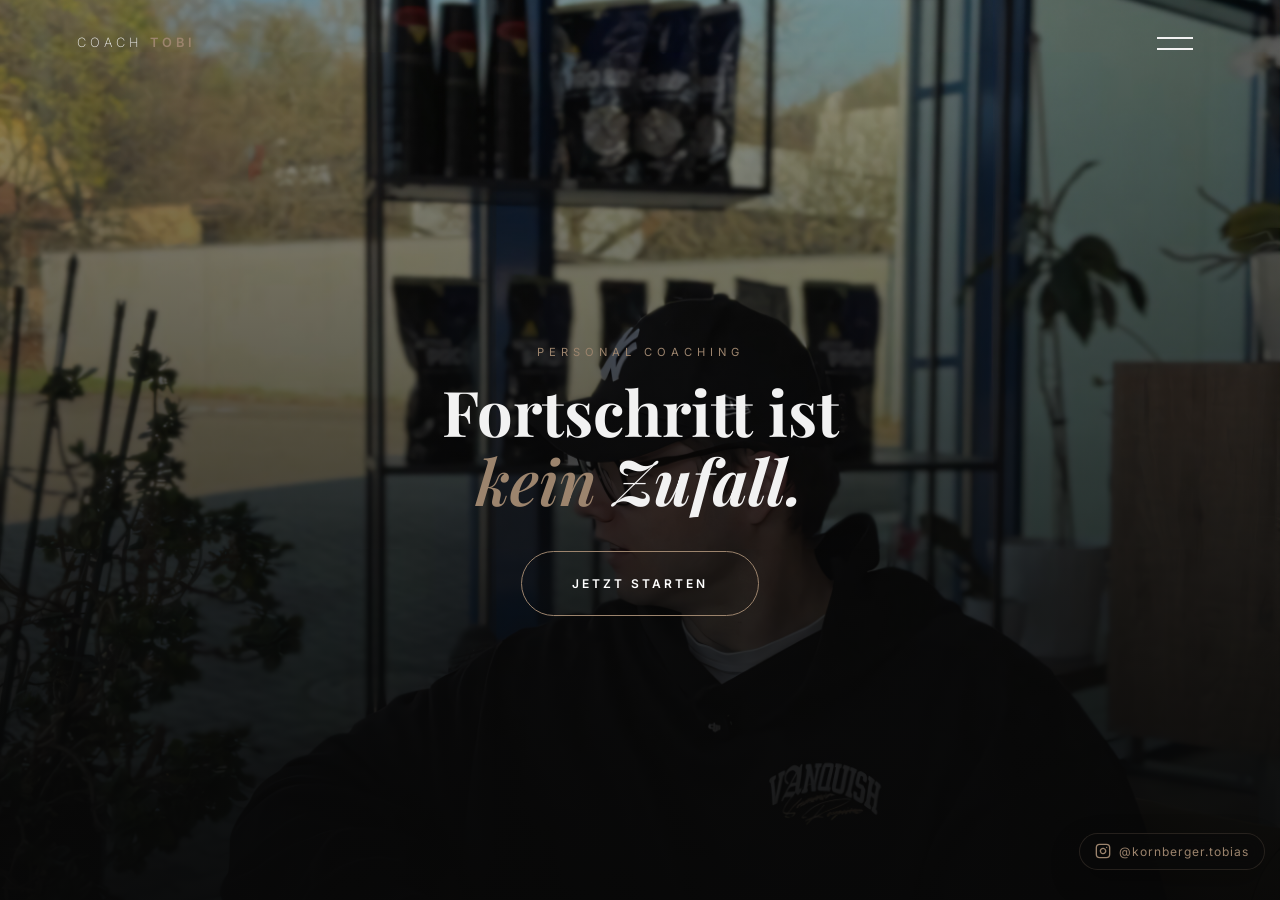
==== index.html @ 34621b61 "Add files via upload" ====
<!DOCTYPE html>
<html lang="de">
<head>
    <meta charset="UTF-8">
    <meta name="viewport" content="width=device-width, initial-scale=1.0">
    <title>Coach Tobi | Home</title>
    <link rel="stylesheet" href="style.css">
    <link href="https://fonts.googleapis.com/css2?family=Inter:wght@200;400;600&family=Playfair+Display:italic,wght@400;700&display=swap" rel="stylesheet">
    <link rel="icon" href="favicon.ico" type="image/x-icon">
    <link rel="shortcut icon" href="favicon.ico" type="image/x-icon">
    <style>
        /* Optimierter Insta-Tag für iPhone Portrait & Landscape */
        .insta-tag {
            display: flex !important;
            align-items: center;
            gap: 8px;
            color: #9c846d !important; /* Mokka-Gold */
            -webkit-text-fill-color: #9c846d !important; /* Fix für iOS Text-Rendering */
            text-decoration: none;
            font-family: 'Inter', sans-serif;
            font-size: 0.75rem; /* Etwas kleiner für Mobile */
            letter-spacing: 1px;
            
            /* Positionierung */
            position: fixed;
            right: 15px;
            bottom: 30px; /* Höher gesetzt, damit es nicht mit der Home-Bar kollidiert */
            z-index: 10000 !important;
            
            /* Sichtbarkeit-Boost: Die "Pille" */
            background: rgba(10, 10, 10, 0.65); 
            padding: 8px 15px;
            border-radius: 30px;
            backdrop-filter: blur(8px); /* Blur-Effekt für den Hintergrund */
            -webkit-backdrop-filter: blur(8px);
            border: 1px solid rgba(156, 132, 109, 0.2);
            transition: all 0.3s ease;
        }

        .insta-tag:hover {
            color: #ffffff !important;
            -webkit-text-fill-color: #ffffff !important;
            background: rgba(156, 132, 109, 0.8);
        }

        .insta-tag svg {
            stroke: #9c846d;
            width: 16px;
            height: 16px;
            transition: stroke 0.3s ease;
        }

        .insta-tag:hover svg {
            stroke: #ffffff;
        }
    </style>
</head>
<body>

    <div class="hero-bg">
        <img src="tobi-portrait.png" alt="Background">
        <div class="overlay-gradient"></div>
    </div>

    <div class="main-wrapper">
        <nav class="navbar">
            <div class="logo">COACH <span class="accent-gold">TOBI</span></div>
            <div class="menu-btn" onclick="toggleMenu()">
                <span></span>
                <span></span>
            </div>
        </nav>

        <main class="hero">
            <div class="hero-content">
                <span class="subtitle">Personal Coaching</span>
                <h1>Fortschritt ist<br><span class="italic"><span class="accent-gold">kein</span> Zufall.</span></h1>
                <div class="hero-btn-container">
                    <a href="termin.html" class="main-button">Jetzt starten</a>
                </div>
            </div>
        </main>
    </div>

    <a href="https://instagram.com/kornberger.tobias" target="_blank" class="insta-tag">
        <svg xmlns="http://www.w3.org/2000/svg" viewBox="0 0 24 24" fill="none" stroke="currentColor" stroke-width="2" stroke-linecap="round" stroke-linejoin="round">
            <rect x="2" y="2" width="20" height="20" rx="5" ry="5"></rect>
            <path d="M16 11.37A4 4 0 1 1 12.63 8 4 4 0 0 1 16 11.37z"></path>
            <line x1="17.5" y1="6.5" x2="17.51" y2="6.5"></line>
        </svg>
        @kornberger.tobias
    </a>

    <div class="menu-overlay" id="menuOverlay">
        <div class="menu-nav-links">
            <a href="index.html" class="menu-link" onclick="toggleMenu()">Home</a>
            <a href="ueber-mich.html" class="menu-link" onclick="toggleMenu()">Über mich</a>
            <a href="programme.html" class="menu-link" onclick="toggleMenu()">Pakete</a>
            <a href="impressum.html" class="menu-link-small" onclick="toggleMenu()">Impressum</a>
        </div>
    </div>

    <script>
        function toggleMenu() {
            document.getElementById('menuOverlay').classList.toggle('open');
            if (document.getElementById('menuOverlay').classList.contains('open')) {
                document.body.style.overflow = 'hidden';
            } else {
                document.body.style.overflow = 'auto';
            }
        }
    </script>
</body>
</html>
---- style.css ----
/* --- AKADEMIE KORNBERGER | COMPLETE MASTER STYLESHEET --- */

:root {
    --black: #080808;
    --dark-grey: #121212; 
    --pure-black: #050505; 
    --mokka-accent: #9c846d;
    --white: #f2f2f2;
    --text-muted: #666;
    --grey-border: rgba(255, 255, 255, 0.1);
}

/* 1. RESET & BASICS */
* { 
    margin: 0; 
    padding: 0; 
    box-sizing: border-box; 
    -webkit-tap-highlight-color: transparent; 
}

body, html { 
    background-color: var(--black); 
    color: var(--white); 
    font-family: 'Inter', sans-serif; 
    height: 100vh; 
    overflow: hidden; 
    line-height: 1.6; 
}

a { text-decoration: none !important; color: inherit !important; }

/* 2. BACKGROUND SYSTEM */
.hero-bg { 
    position: fixed; 
    top: 0; 
    left: 0; 
    width: 100%; 
    height: 100%; 
    z-index: 1; 
}

.hero-bg img { 
    width: 100%; 
    height: 100%; 
    object-fit: cover; 
    object-position: 20% center; 
}

.overlay-gradient { 
    position: absolute; 
    top: 0; 
    left: 0; 
    width: 100%; 
    height: 100%; 
    background: linear-gradient(to bottom, rgba(8,8,8,0.4) 0%, rgba(8,8,8,0.95) 100%); 
}

.main-wrapper { 
    position: relative; 
    z-index: 10; 
    display: flex; 
    flex-direction: column; 
    height: 100vh; 
    padding: 3vh 6%; 
}

/* 3. NAVIGATION & MENU */
.navbar { 
    display: flex; 
    justify-content: space-between; 
    align-items: center; 
    margin-bottom: 3vh; 
    z-index: 1000; 
    position: relative;
}

.logo { 
    letter-spacing: 4px; 
    font-weight: 200; 
    font-size: 0.8rem; 
    text-transform: uppercase; 
}

.accent-gold { color: var(--mokka-accent) !important; font-weight: 600; }
.italic { font-style: italic; font-family: 'Playfair Display', serif; }

.back-link { 
    font-size: 0.7rem; 
    color: var(--white) !important; 
    letter-spacing: 2px; 
    text-transform: uppercase; 
    opacity: 0.7; 
    transition: 0.3s;
}

.back-link:hover { opacity: 1; color: var(--mokka-accent) !important; }

/* BURGER MENU STYLES */
.menu-btn { 
    background: none; 
    border: none; 
    cursor: pointer; 
    display: flex; 
    flex-direction: column; 
    gap: 9px; 
    z-index: 2100; 
    padding: 10px; 
}

.menu-btn span { 
    width: 36px; 
    height: 2px; 
    background: var(--white); 
    transition: 0.3s; 
}

.menu-overlay { 
    position: fixed; 
    top: 0; 
    left: 0; 
    width: 100%; 
    height: 100%; 
    background: rgba(8, 8, 8, 0.98); 
    display: flex; 
    flex-direction: column; 
    align-items: center; 
    justify-content: center; 
    opacity: 0; 
    visibility: hidden; 
    transition: 0.5s ease; 
    z-index: 2000; 
}

.menu-overlay.open { opacity: 1; visibility: visible; }

.menu-nav-links { 
    display: flex; 
    flex-direction: column; 
    align-items: center; 
    gap: 30px; 
}

.menu-link { 
    font-family: 'Playfair Display', serif; 
    font-size: clamp(2.5rem, 5vw, 3.5rem); 
    transition: 0.4s ease; 
    opacity: 0.7; 
}

.menu-link:hover { 
    color: var(--mokka-accent) !important; 
    font-style: italic; 
    opacity: 1; 
    transform: scale(1.05); 
}

.menu-link-small {
    margin-top: 20px;
    font-size: 0.7rem;
    text-transform: uppercase;
    letter-spacing: 2px;
    opacity: 0.5;
}

/* 4. HERO SECTION */
.hero { 
    flex: 1; 
    display: flex; 
    flex-direction: column; 
    align-items: center; 
    justify-content: center; 
    text-align: center; 
}

.hero h1 { 
    font-family: 'Playfair Display', serif; 
    font-size: clamp(3rem, 7vh, 5.5rem); 
    line-height: 1.1; 
    margin-bottom: 4vh; 
}

.subtitle { 
    text-transform: uppercase; 
    letter-spacing: 5px; 
    font-size: 0.7rem; 
    color: var(--mokka-accent); 
    margin-bottom: 15px; 
    display: block; 
}

.main-button { 
    display: inline-block; 
    padding: 22px 50px; 
    border-radius: 50px; 
    border: 1px solid var(--mokka-accent); 
    color: white !important; 
    text-transform: uppercase; 
    letter-spacing: 3px; 
    font-size: 0.75rem; 
    font-weight: 600; 
    transition: 0.4s; 
    background: transparent; 
    cursor: pointer;
}

.main-button:hover { 
    background: var(--mokka-accent); 
    box-shadow: 0 0 20px rgba(156, 132, 109, 0.4); 
}

/* 5. PACKAGE DESIGN */
.package-grid { 
    display: grid; 
    grid-template-columns: repeat(4, 1fr); /* Auf 4 Spalten geändert */
    gap: 20px; 
    max-width: 1400px; 
    margin: auto; 
    width: 100%; 
    height: auto; /* Höhe auf Auto, da 4 Karten mehr Platz brauchen */
    padding: 5vh 0;
}

.package-card { 
    background: var(--pure-black); 
    border: 1px solid var(--grey-border); 
    border-radius: 20px; 
    padding: 4vh 40px; 
    display: flex; 
    flex-direction: column; 
    justify-content: space-between; 
    transition: all 0.5s cubic-bezier(0.165, 0.84, 0.44, 1); 
}

.package-card:hover { 
    transform: translateY(-5px) scale(1.02); 
    border-color: var(--mokka-accent); 
    background: rgba(12, 12, 12, 0.9); 
    box-shadow: 0 20px 40px rgba(0,0,0,0.8); 
}

.package-label { 
    display: block; 
    font-size: 0.65rem; 
    font-weight: 600; 
    letter-spacing: 3px; 
    margin-bottom: 2vh; 
    text-transform: uppercase; 
}

.package-title { 
    font-size: clamp(1.5rem, 3vh, 2.2rem); 
    font-weight: 400; 
    margin-bottom: 3vh; 
}

.feature-list { 
    list-style: none; 
    font-size: clamp(0.8rem, 1.5vh, 0.95rem); 
    color: #7a7a7a; 
    line-height: 2.2; 
    flex-grow: 1; 
}

.feature-list li span { 
    color: #555; 
    font-weight: bold; 
    margin-right: 12px; 
}

.package-btn { 
    display: block; 
    width: 100%; 
    background: #6b5c4d; 
    color: white !important; 
    text-align: center; 
    padding: 2vh 0; 
    border-radius: 50px; 
    text-transform: uppercase; 
    letter-spacing: 3px; 
    font-size: 0.7rem; 
    font-weight: 600; 
    margin-top: 3vh; 
    transition: 0.3s; 
}

.package-btn:hover { background: var(--mokka-accent); letter-spacing: 4px; }

/* 6. FORMULAR */
.step-container { 
    flex: 1; 
    display: flex; 
    align-items: center; 
    justify-content: center; 
    z-index: 20; 
}

.step { 
    background: var(--pure-black); 
    padding: 50px; 
    width: 100%; 
    max-width: 550px; 
    border: 1px solid var(--grey-border); 
    border-radius: 20px; 
}

.step.active { display: block; animation: fadeIn 0.6s ease; }

.input-box { margin-bottom: 30px; }
.input-row { display: grid; grid-template-columns: 1fr 1fr; gap: 20px; }

.input-box label { 
    display: block; 
    font-size: 0.6rem; 
    color: var(--mokka-accent); 
    text-transform: uppercase; 
    letter-spacing: 2px; 
    margin-bottom: 10px; 
}

.input-box input { 
    width: 100%; 
    background: transparent; 
    border: none; 
    border-bottom: 1px solid var(--grey-border); 
    padding: 12px 0; 
    color: white; 
    font-size: 1.1rem; 
    outline: none; 
    transition: 0.3s; 
}

.input-box input:focus { border-color: var(--mokka-accent); }

.option-grid { 
    display: flex; 
    flex-direction: column; 
    gap: 12px; 
    margin-bottom: 30px; 
}

.option { 
    padding: 18px; 
    border: 1px solid var(--grey-border); 
    cursor: pointer; 
    text-align: center; 
    border-radius: 50px; 
    transition: 0.3s; 
    font-size: 0.75rem; 
    text-transform: uppercase; 
}

.option.selected { 
    border-color: var(--mokka-accent); 
    color: var(--mokka-accent); 
    background: rgba(156, 132, 109, 0.05); 
}

.next-btn, button[type="submit"] { 
    background: var(--mokka-accent); 
    color: white !important; 
    padding: 20px 45px; 
    border-radius: 50px; 
    border: none; 
    cursor: pointer; 
    text-transform: uppercase; 
    font-size: 0.7rem; 
    letter-spacing: 2px; 
    font-weight: 600; 
}

.back-btn { 
    background: transparent; 
    border: 1px solid var(--grey-border); 
    color: var(--text-muted) !important; 
    padding: 20px 30px; 
    border-radius: 50px; 
    cursor: pointer; 
    text-transform: uppercase; 
    font-size: 0.7rem; 
}

.btn-group { display: flex; gap: 15px; margin-top: 20px; }

/* 7. ÜBER MICH & GALLERY */
.ueber-mich-page .main-wrapper { 
    padding: 0; 
}

.ueber-mich-page .navbar {
    position: absolute;
    top: 3vh;
    left: 6%;
    right: 6%;
    margin-bottom: 0;
}

.ueber-mich-content { 
    display: flex; 
    justify-content: flex-end; 
    height: 100vh; 
}

.ueber-mich-text-block { 
    width: 100%; 
    max-width: 650px; 
    background: linear-gradient(to right, transparent 0%, rgba(5, 5, 5, 0.95) 20%, rgba(5, 5, 5, 1) 100%); 
    padding: 2vh 8% 2vh 12%; 
    height: 100vh;
    display: flex;
    flex-direction: column;
    justify-content: center; 
}

.image-gallery {
    display: flex;
    flex-direction: column;
    gap: 60px;
    margin-top: 4vh;
    width: 100%;
}

.reveal-img {
    width: 85%;
    opacity: 0;
    transform: translateY(40px);
    transition: all 1.2s cubic-bezier(0.22, 1, 0.36, 1);
    border-radius: 4px;
    overflow: hidden;
    border: 1px solid rgba(255, 255, 255, 0.05);
}

.reveal-img.side { align-self: flex-end; }
.reveal-img.visible { opacity: 1; transform: translateY(0); }
.reveal-img img { width: 100%; height: auto; display: block; filter: grayscale(20%); transition: transform 2s ease, filter 1s ease; }
.reveal-img:hover img { transform: scale(1.03); filter: grayscale(0%); }

/* 8. INSTA TAG & FOOTER */
.insta-tag { 
    display: inline-flex !important;
    align-items: center;
    gap: 8px;
    color: #9c846d !important; 
    text-decoration: none !important;
    font-family: 'Inter', sans-serif;
    font-size: 0.8rem;
    letter-spacing: 1px;
    position: fixed; 
    right: max(20px, env(safe-area-inset-right)); 
    bottom: calc(20px + env(safe-area-inset-bottom)); 
    z-index: 9999 !important; 
    opacity: 1; 
    transition: opacity 0.3s, transform 0.3s; 
    background: rgba(0, 0, 0, 0.45); 
    padding: 10px 14px; 
    border-radius: 999px; 
    box-shadow: 0 12px 30px rgba(0,0,0,0.25); 
    backdrop-filter: blur(8px); 
    -webkit-backdrop-filter: blur(8px);
}

.insta-tag:hover {
    color: #ffffff !important;
}

.insta-tag svg {
    stroke: #9c846d;
}

.insta-tag:hover svg {
    stroke: #ffffff;
}

.minimal-footer { 
    text-align: center; 
    font-size: 0.6rem; 
    color: #444; 
    padding: 2vh 0; 
    margin-top: auto; 
}

@keyframes fadeIn { 
    from { opacity: 0; transform: translateY(10px); } 
    to { opacity: 1; transform: translateY(0); } 
}

/* 9. MOBILE FIXES */
@media (max-width: 768px) {
    body, html { 
        height: auto; 
        overflow-y: auto; 
    }

    .main-wrapper { height: auto; }
    
    .ueber-mich-page .hero-bg { position: relative; height: 50vh; }
    .ueber-mich-content { flex-direction: column; height: auto; }
    
    .ueber-mich-page .navbar {
        position: fixed;
        background: var(--black);
        padding: 20px 6%;
        top: 0;
        left: 0;
        right: 0;
        border-bottom: 1px solid var(--grey-border);
    }

    .ueber-mich-text-block { 
        width: 100%; 
        background: var(--black); 
        padding: 40px 10%; 
        margin-top: -60px; 
        position: relative; 
        height: auto;
    }
    
    .package-grid { grid-template-columns: 1fr; height: auto; }
    .hero h1 { font-size: 2.8rem; }
    
    .insta-tag { 
        bottom: calc(20px + env(safe-area-inset-bottom)); 
        right: max(20px, env(safe-area-inset-right)); 
        background: rgba(0, 0, 0, 0.6); 
        padding: 10px 14px; 
        border-radius: 999px;
        backdrop-filter: blur(8px);
        -webkit-backdrop-filter: blur(8px);
    }

    .image-gallery { gap: 30px; }
    .reveal-img { width: 100%; }
}
/* Instagram Icon Sichtbarkeit */
.instagram-link, .footer-social a {
    display: inline-block;
    color: #9c846d !important; /* Dein Mokka-Gold */
    font-size: 24px;           /* Größe anpassen */
    text-decoration: none;
    z-index: 999;              /* Damit es oben liegt */
    position: relative;
    opacity: 1 !important;     /* Sicherstellen, dass es nicht transparent ist */
}

.instagram-link:hover {
    color: #ffffff !important; /* Weiß beim Drüberfahren */
    transform: scale(1.1);
}
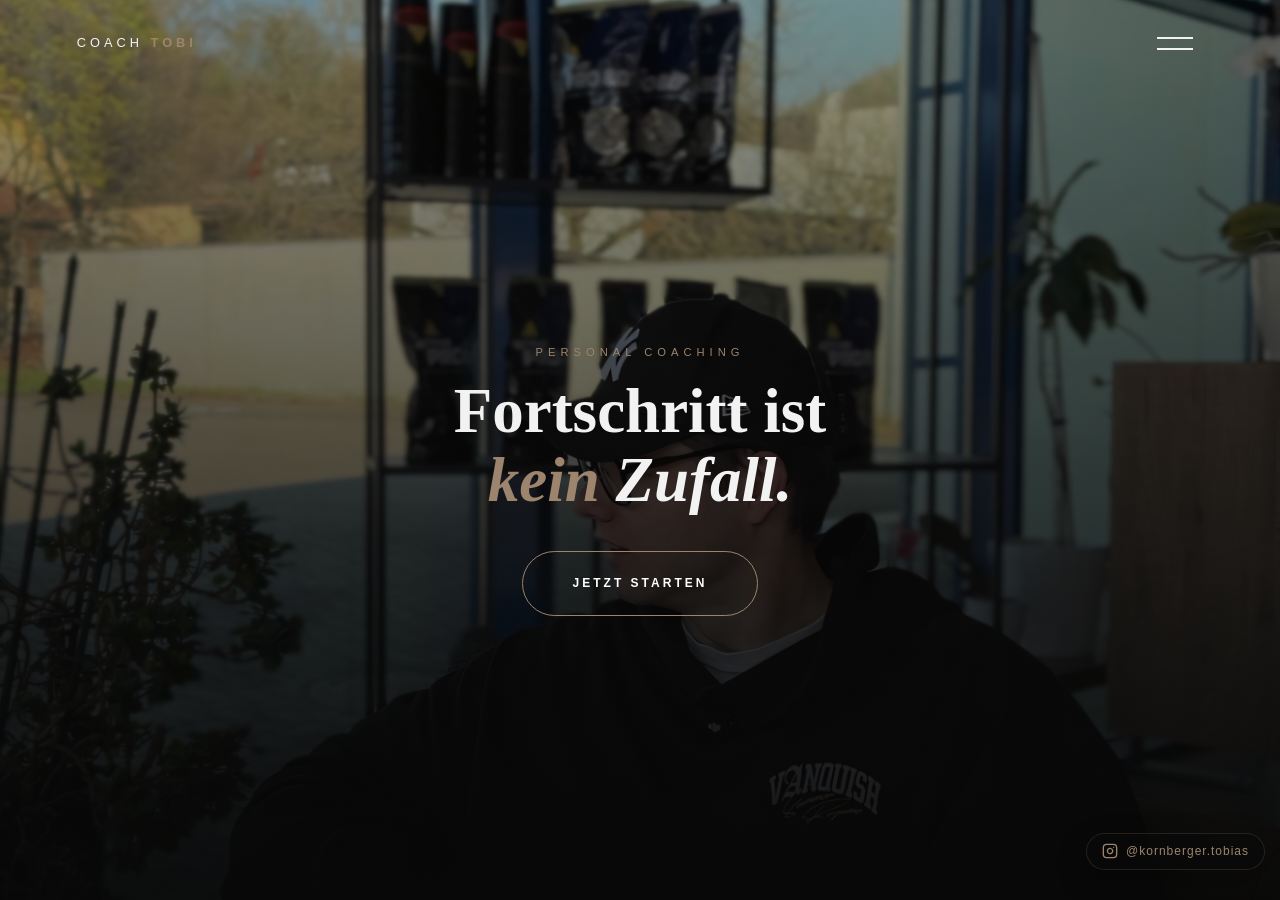
==== commit 784a5dd2: "Add files via upload" ====
--- a/index.html
+++ b/index.html
@@ -5,7 +5,6 @@
     <meta name="viewport" content="width=device-width, initial-scale=1.0">
     <title>Coach Tobi | Home</title>
     <link rel="stylesheet" href="style.css">
-    <link href="https://fonts.googleapis.com/css2?family=Inter:wght@200;400;600&family=Playfair+Display:italic,wght@400;700&display=swap" rel="stylesheet">
     <link rel="icon" href="favicon.ico" type="image/x-icon">
     <link rel="shortcut icon" href="favicon.ico" type="image/x-icon">
     <style>
@@ -15,23 +14,23 @@
             align-items: center;
             gap: 8px;
             color: #9c846d !important; /* Mokka-Gold */
-            -webkit-text-fill-color: #9c846d !important; /* Fix für iOS Text-Rendering */
+            -webkit-text-fill-color: #9c846d !important;
             text-decoration: none;
             font-family: 'Inter', sans-serif;
-            font-size: 0.75rem; /* Etwas kleiner für Mobile */
+            font-size: 0.75rem;
             letter-spacing: 1px;
             
             /* Positionierung */
             position: fixed;
             right: 15px;
-            bottom: 30px; /* Höher gesetzt, damit es nicht mit der Home-Bar kollidiert */
+            bottom: 30px;
             z-index: 10000 !important;
             
             /* Sichtbarkeit-Boost: Die "Pille" */
             background: rgba(10, 10, 10, 0.65); 
             padding: 8px 15px;
             border-radius: 30px;
-            backdrop-filter: blur(8px); /* Blur-Effekt für den Hintergrund */
+            backdrop-filter: blur(8px);
             -webkit-backdrop-filter: blur(8px);
             border: 1px solid rgba(156, 132, 109, 0.2);
             transition: all 0.3s ease;
@@ -96,14 +95,17 @@
             <a href="index.html" class="menu-link" onclick="toggleMenu()">Home</a>
             <a href="ueber-mich.html" class="menu-link" onclick="toggleMenu()">Über mich</a>
             <a href="programme.html" class="menu-link" onclick="toggleMenu()">Pakete</a>
+            <hr style="width: 30px; border: 0; border-top: 1px solid rgba(156, 132, 109, 0.3); margin: 20px 0;">
             <a href="impressum.html" class="menu-link-small" onclick="toggleMenu()">Impressum</a>
+            <a href="datenschutz.html" class="menu-link-small" onclick="toggleMenu()">Datenschutz</a>
         </div>
     </div>
 
     <script>
         function toggleMenu() {
-            document.getElementById('menuOverlay').classList.toggle('open');
-            if (document.getElementById('menuOverlay').classList.contains('open')) {
+            const menu = document.getElementById('menuOverlay');
+            menu.classList.toggle('open');
+            if (menu.classList.contains('open')) {
                 document.body.style.overflow = 'hidden';
             } else {
                 document.body.style.overflow = 'auto';
